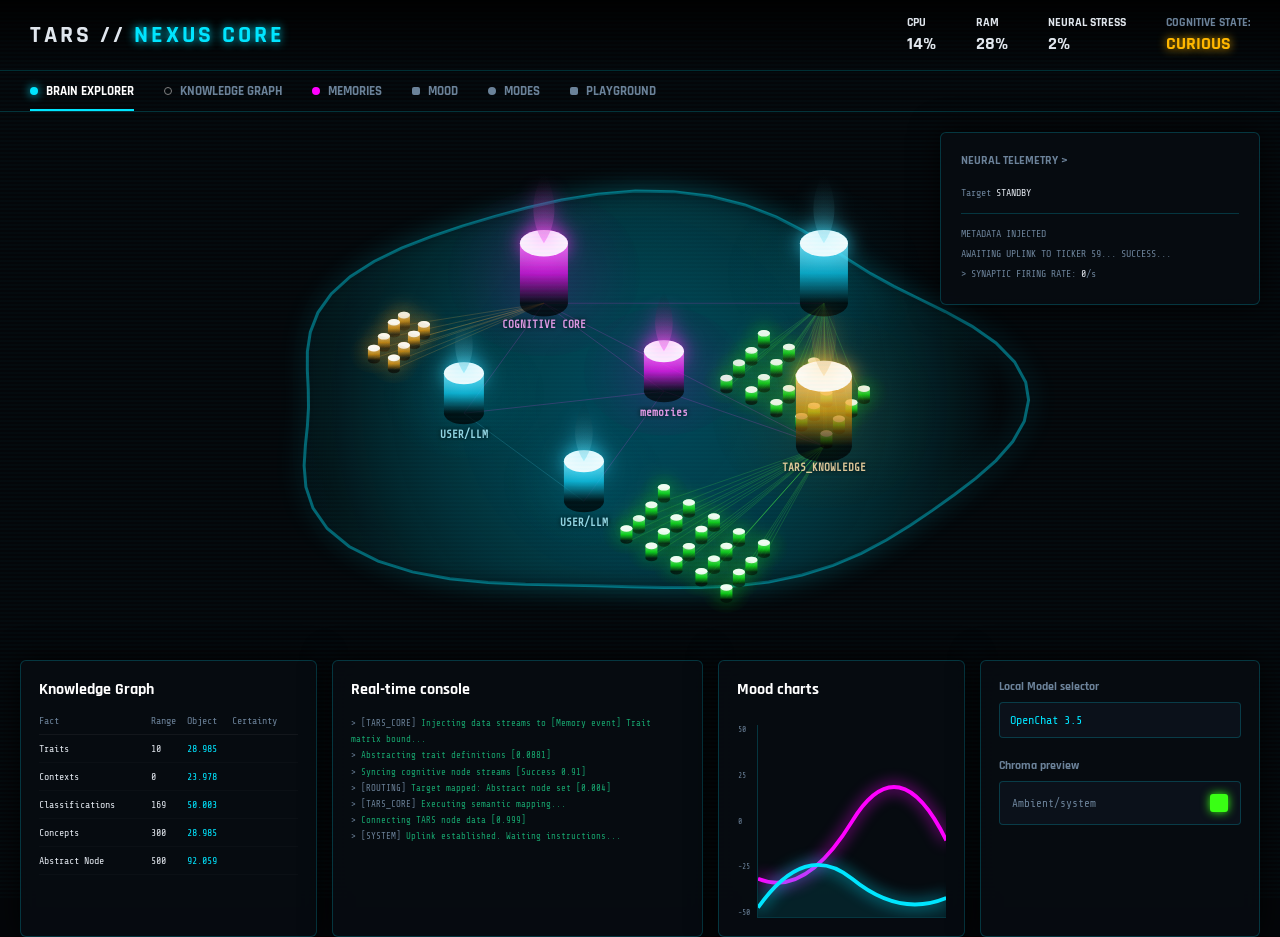
==== assets/example template.html @ cca273e9 "feat: Introduce new core engines, tool system, and UI utilities, refactor scripts into a dedicated d" ====
<!DOCTYPE html>
<html lang="en">
<head>
<meta charset="UTF-8">
<meta name="viewport" content="width=device-width, initial-scale=1.0">
<title>TARS // NEXUS CORE</title>
<style>
  @import url('https://fonts.googleapis.com/css2?family=Share+Tech+Mono&family=Rajdhani:wght@500;700&display=swap');
  
  :root {
    --bg: #040609;
    --panel-bg: rgba(8, 12, 18, 0.85);
    --panel-border: rgba(0, 229, 255, 0.2);
    --text-main: #e0e6ed;
    --text-dim: #6b8299;
    --cyan: #00e5ff;
    --magenta: #ff00ff;
    --green: #39ff14;
    --orange: #ffb700;
  }

  * { box-sizing: border-box; margin: 0; padding: 0; }
  
  body { 
    background: var(--bg); color: var(--text-main); 
    font-family: 'Share Tech Mono', monospace; 
    overflow: hidden; width: 100vw; height: 100vh; 
  }

  /* --- CANVAS LAYERS --- */
  canvas { position: absolute; top: 0; left: 0; }
  #c-bg { z-index: 1; }
  #c-main { z-index: 2; }
  #c-fx { z-index: 3; pointer-events: none; mix-blend-mode: screen; }

  #scanlines {
    position: absolute; inset: 0; z-index: 4; pointer-events: none;
    background: repeating-linear-gradient(0deg, transparent, transparent 2px, rgba(0,229,255,0.02) 2px, rgba(0,229,255,0.02) 4px);
  }

  /* --- UI OVERLAY --- */
  #ui-layer { position: absolute; inset: 0; z-index: 10; display: flex; flex-direction: column; pointer-events: none; }
  .interactive { pointer-events: auto; }

  /* Top Header */
  header { 
    display: flex; justify-content: space-between; align-items: center; 
    padding: 15px 30px; border-bottom: 1px solid var(--panel-border);
    background: linear-gradient(to bottom, rgba(0,0,0,0.9), transparent);
  }
  .brand { font-family: 'Rajdhani', sans-serif; font-size: 24px; font-weight: 700; letter-spacing: 3px; }
  .brand span { color: var(--cyan); text-shadow: 0 0 10px var(--cyan); }
  .stats { display: flex; gap: 40px; font-family: 'Rajdhani', sans-serif; font-size: 12px; font-weight: 700; }
  .stats .val { display: block; font-size: 18px; margin-top: 2px; }
  .cog-state { color: var(--orange); text-shadow: 0 0 10px var(--orange); }

  /* Nav Tabs */
  .sub-nav {
    display: flex; gap: 30px; padding: 12px 30px; border-bottom: 1px solid var(--panel-border);
    font-family: 'Rajdhani', sans-serif; font-size: 13px; font-weight: 700; text-transform: uppercase;
  }
  .nav-item { display: flex; align-items: center; gap: 8px; color: var(--text-dim); }
  .nav-item.active { color: white; border-bottom: 2px solid var(--cyan); padding-bottom: 10px; margin-bottom: -12px;}
  .dot { width: 8px; height: 8px; border-radius: 50%; background: var(--text-dim); }
  .nav-item.active .dot { background: var(--magenta); box-shadow: 0 0 10px var(--magenta); }

  /* Middle Area (Floating Right Panel) */
  .middle-area { flex: 1; position: relative; padding: 20px; }
  .telemetry {
    position: absolute; top: 20px; right: 20px; width: 320px;
    background: var(--panel-bg); backdrop-filter: blur(12px);
    border: 1px solid var(--panel-border); border-radius: 6px; padding: 20px;
    box-shadow: 0 0 30px rgba(0,0,0,0.8);
  }
  .telemetry h3 { font-family: 'Rajdhani', sans-serif; font-size: 12px; color: var(--text-dim); margin-bottom: 15px; text-transform: uppercase;}
  .tel-log { font-size: 10px; color: var(--text-dim); line-height: 2; }
  .tel-log span { color: var(--text-main); }

  /* Bottom Widgets */
  .bottom-dock {
    display: grid; grid-template-columns: 1.2fr 1.5fr 1fr 280px; gap: 15px;
    padding: 0 20px 20px 20px; height: 240px;
  }
  .widget {
    background: var(--panel-bg); backdrop-filter: blur(12px);
    border: 1px solid var(--panel-border); border-radius: 6px; padding: 18px;
    display: flex; flex-direction: column; box-shadow: 0 0 30px rgba(0,0,0,0.8);
  }
  .widget h4 { font-family: 'Rajdhani', sans-serif; font-size: 16px; margin-bottom: 15px; color: white;}
  
  /* Tables & Text */
  table { width: 100%; border-collapse: collapse; font-size: 10px; text-align: left; }
  th { color: var(--text-dim); padding-bottom: 8px; border-bottom: 1px solid rgba(255,255,255,0.05); font-weight: normal;}
  td { padding: 8px 0; color: var(--text-main); border-bottom: 1px solid rgba(255,255,255,0.02);}
  td.num { color: var(--cyan); }
  .console { color: #17a66f; font-size: 9px; line-height: 1.8; overflow: hidden; }
  .console span { color: var(--text-dim); }

  /* Charts */
  .chart-area { flex: 1; position: relative; border-bottom: 1px solid var(--panel-border); border-left: 1px solid var(--panel-border); margin-left: 20px;}
  .chart-labels { position: absolute; left: -20px; top: 0; bottom: 0; display: flex; flex-direction: column; justify-content: space-between; font-size: 8px; color: var(--text-dim); }

</style>
</head>
<body>

<canvas id="c-bg"></canvas>
<canvas id="c-main"></canvas>
<canvas id="c-fx"></canvas>
<div id="scanlines"></div>

<div id="ui-layer">
  <header>
    <div class="brand">TARS // <span>NEXUS CORE</span></div>
    <div class="stats">
      <div>CPU<span class="val">14%</span></div>
      <div>RAM<span class="val">28%</span></div>
      <div>NEURAL STRESS<span class="val">2%</span></div>
      <div style="color:var(--text-dim);">COGNITIVE STATE:<span class="val cog-state">CURIOUS</span></div>
    </div>
  </header>

  <div class="sub-nav">
    <div class="nav-item active"><div class="dot" style="background:var(--cyan); box-shadow: 0 0 10px var(--cyan);"></div> Brain Explorer</div>
    <div class="nav-item"><div class="dot" style="background:none; border: 1px solid gray;"></div> Knowledge Graph</div>
    <div class="nav-item"><div class="dot" style="background:var(--magenta);"></div> Memories</div>
    <div class="nav-item"><div class="dot" style="border-radius:2px;"></div> Mood</div>
    <div class="nav-item"><div class="dot"></div> Modes</div>
    <div class="nav-item"><div class="dot" style="border-radius:2px;"></div> Playground</div>
  </div>

  <div class="middle-area">
    <div class="telemetry interactive">
      <h3>NEURAL TELEMETRY ></h3>
      <div class="tel-log" style="border-bottom: 1px solid var(--panel-border); padding-bottom: 10px; margin-bottom: 10px;">
        Target <span>STANDBY</span>
      </div>
      <div class="tel-log">
        METADATA INJECTED<br>
        AWAITING UPLINK TO TICKER 59... SUCCESS...<br>
        > SYNAPTIC FIRING RATE: <span id="fire-rate">0</span>/s
      </div>
    </div>
  </div>

  <div class="bottom-dock interactive">
    <div class="widget">
      <h4>Knowledge Graph</h4>
      <table>
        <tr><th>Fact</th><th>Range</th><th>Object</th><th>Certainty</th></tr>
        <tr><td>Traits</td><td>10</td><td class="num">28.985</td><td></td></tr>
        <tr><td>Contexts</td><td>0</td><td class="num">23.978</td><td></td></tr>
        <tr><td>Classifications</td><td>169</td><td class="num">50.003</td><td></td></tr>
        <tr><td>Concepts</td><td>300</td><td class="num">28.985</td><td></td></tr>
        <tr><td>Abstract Node</td><td>500</td><td class="num">92.059</td><td></td></tr>
      </table>
    </div>
    
    <div class="widget">
      <h4>Real-time console</h4>
      <div class="console">
        <span>> [TARS_CORE]</span> Injecting data streams to [Memory event] Trait matrix bound...<br>
        <span>> </span> Abstracting trait definitions [0.0881]<br>
        <span>> </span> Syncing cognitive node streams [Success 0.91]<br>
        <span>> [ROUTING]</span> Target mapped: Abstract node set [0.004]<br>
        <span>> [TARS_CORE]</span> Executing semantic mapping...<br>
        <span>> </span> Connecting TARS node data [0.999]<br>
        <span>> [SYSTEM]</span> Uplink established. Waiting instructions...
      </div>
    </div>

    <div class="widget">
      <h4>Mood charts</h4>
      <div style="display:flex; flex:1; padding-top: 10px;">
        <div class="chart-area">
          <div class="chart-labels"><span>50</span><span>25</span><span>0</span><span>-25</span><span>-50</span></div>
          <svg width="100%" height="100%" preserveAspectRatio="none" viewBox="0 0 100 100">
            <path d="M0,80 Q25,90 50,50 T100,60" fill="none" stroke="#ff00ff" stroke-width="2" style="filter: drop-shadow(0 0 4px #ff00ff);"/>
            <path d="M0,95 Q25,60 50,80 T100,90" fill="none" stroke="#00e5ff" stroke-width="2" style="filter: drop-shadow(0 0 4px #00e5ff);"/>
            <path d="M0,95 Q25,60 50,80 T100,90 L100,100 L0,100 Z" fill="rgba(0, 229, 255, 0.1)" stroke="none"/>
          </svg>
        </div>
      </div>
    </div>

    <div class="widget">
      <h4 style="font-size:12px; color:var(--text-dim); margin-bottom:8px;">Local Model selector</h4>
      <div style="background:#0b111a; border:1px solid var(--panel-border); color:var(--cyan); padding:10px; border-radius:4px; font-size:12px; margin-bottom:20px;">OpenChat 3.5</div>
      <h4 style="font-size:12px; color:var(--text-dim); margin-bottom:8px;">Chroma preview</h4>
      <div style="background:#0b111a; border:1px solid var(--panel-border); padding:12px; border-radius:4px; display:flex; justify-content:space-between; align-items:center;">
        <span style="font-size:11px; color:var(--text-dim);">Ambient/system</span>
        <div style="width:18px; height:18px; background:var(--green); border-radius:3px; box-shadow: 0 0 10px var(--green);"></div>
      </div>
    </div>
  </div>
</div>

<script>
// ═══════════════════════════════════════════════════════════════════
// 3D ISOMETRIC CANVAS ENGINE
// ═══════════════════════════════════════════════════════════════════
const cbg = document.getElementById('c-bg');
const cmain = document.getElementById('c-main');
const cfx = document.getElementById('c-fx');
const bg = cbg.getContext('2d');
const ctx = cmain.getContext('2d');
const fx = cfx.getContext('2d');
let W, H, cx, cy;
const ISO_Y = 0.55; // The 3D tilt factor

function resize() {
  [cbg, cmain, cfx].forEach(c => { c.width = window.innerWidth; c.height = window.innerHeight; });
  W = window.innerWidth; H = window.innerHeight;
  cx = W / 2; cy = H / 2 - 50; 
}
window.addEventListener('resize', resize);
resize();

// --- HARDCODED 3D LAYOUT (Matches original image exactly) ---
const layout = {
  hubs: [
    { id: 'cog', x: -100, y: -180, r: 24, h: 60, hue: 300, label: 'COGNITIVE CORE' }, // Magenta Top
    { id: 'usr1', x: -180, y: 20, r: 20, h: 40, hue: 190, label: 'USER/LLM' },        // Cyan Left
    { id: 'mem', x: 20, y: -20, r: 20, h: 40, hue: 300, label: 'memories' },          // Magenta Center
    { id: 'usr2', x: -60, y: 180, r: 20, h: 40, hue: 190, label: 'USER/LLM' },        // Cyan Bottom
    { id: 'tars', x: 180, y: 80, r: 28, h: 70, hue: 38, label: 'TARS_KNOWLEDGE' },    // Orange Right
    { id: 'cyan_tr', x: 180, y: -180, r: 24, h: 60, hue: 190, label: '' }             // Cyan Top Right
  ],
  matrices: [
    { startX: 120, startY: -100, rows: 4, cols: 5, spacing: 25, hue: 120, parent: 'cyan_tr' }, // Green TR
    { startX: 20, startY: 180, rows: 4, cols: 5, spacing: 25, hue: 120, parent: 'tars' },      // Green BR
    { startX: -240, startY: -140, rows: 4, cols: 2, spacing: 20, hue: 38, parent: 'cog' }      // Orange TL
  ],
  links: [
    ['cog', 'mem'], ['cog', 'usr1'], ['cog', 'tars'], ['cog', 'cyan_tr'],
    ['mem', 'usr1'], ['mem', 'usr2'], ['mem', 'tars'],
    ['usr1', 'usr2'], ['tars', 'cyan_tr']
  ]
};

// Generate Matrix Nodes
let matrixNodes = [];
layout.matrices.forEach(m => {
  for (let r = 0; r < m.rows; r++) {
    for (let c = 0; c < m.cols; c++) {
      const nx = m.startX + (c * m.spacing) - (r * m.spacing * 0.5);
      const ny = m.startY + (r * m.spacing) + (c * m.spacing);
      matrixNodes.push({ x: nx, y: ny, r: 6, h: 12, hue: m.hue, parent: m.parent, wobble: Math.random() * Math.PI * 2 });
    }
  }
});

let fireQueue = [];
let fireCount = 0;

// --- RENDER FUNCTIONS ---
function hsl(h, s, l, a = 1) { return `hsla(${h},${s}%,${l}%,${a})`; }

function draw3DPillar(n, t) {
  const { x, y, r, h, hue, label } = n;
  const ry = r * ISO_Y;
  const pulse = 0.8 + Math.sin(t * 2 + x) * 0.2;
  const fire = n.fireAmt || 0;
  if(n.fireAmt > 0) n.fireAmt = Math.max(0, n.fireAmt - 0.03);

  ctx.save();
  // Aura
  const aura = ctx.createRadialGradient(x, y - h/2, 0, x, y - h/2, r * 5);
  aura.addColorStop(0, hsl(hue, 100, 50, 0.15 * pulse + fire * 0.3));
  aura.addColorStop(1, 'transparent');
  ctx.fillStyle = aura;
  ctx.beginPath(); ctx.ellipse(x, y - h/2, r * 4, ry * 4 + h/2, 0, 0, Math.PI * 2); ctx.fill();

  // Cylinder Body
  const bodyGrd = ctx.createLinearGradient(x, y, x, y - h);
  bodyGrd.addColorStop(0, 'rgba(0,0,0,0.8)');
  bodyGrd.addColorStop(0.5, hsl(hue, 90, 50, 0.8));
  bodyGrd.addColorStop(1, hsl(hue, 100, 80, 0.9));
  
  ctx.globalAlpha = 0.9;
  ctx.beginPath();
  ctx.moveTo(x - r, y); ctx.lineTo(x - r, y - h);
  ctx.ellipse(x, y - h, r, ry, 0, Math.PI, 0); 
  ctx.lineTo(x + r, y);
  ctx.ellipse(x, y, r, ry, 0, 0, Math.PI); 
  ctx.fillStyle = bodyGrd; ctx.fill();

  // Top Cap Lens Flare
  ctx.beginPath(); ctx.ellipse(x, y - h, r, ry, 0, 0, Math.PI * 2);
  ctx.fillStyle = '#fff'; ctx.shadowBlur = 20 + fire * 20; ctx.shadowColor = hsl(hue, 100, 60); ctx.fill();
  
  // Teardrop Flame (Hubs only)
  if (r > 10) {
    const fh = r * 3; const fw = r * 0.8;
    ctx.globalAlpha = 0.6 * pulse;
    const flameGrd = ctx.createLinearGradient(x, y - h, x, y - h - fh);
    flameGrd.addColorStop(0, hsl(hue, 100, 70, 0.9));
    flameGrd.addColorStop(1, 'transparent');
    ctx.fillStyle = flameGrd;
    ctx.beginPath();
    ctx.moveTo(x, y - h);
    ctx.bezierCurveTo(x + fw, y - h - fh*0.4, x + fw*0.4, y - h - fh*0.8, x, y - h - fh);
    ctx.bezierCurveTo(x - fw*0.4, y - h - fh*0.8, x - fw, y - h - fh*0.4, x, y - h);
    ctx.fill();
  }

  // Label
  if (label) {
    ctx.globalAlpha = 0.9;
    ctx.font = 'bold 11px "Share Tech Mono"';
    ctx.fillStyle = hsl(hue, 80, 80);
    ctx.shadowBlur = 5; ctx.shadowColor = '#000';
    ctx.textAlign = 'center';
    ctx.fillText(label, x, y + 25);
  }
  ctx.restore();
}

function drawSynapseEdge(x1, y1, x2, y2, hue) {
  ctx.save();
  ctx.strokeStyle = hsl(hue, 80, 60, 0.2);
  ctx.lineWidth = 1;
  ctx.beginPath(); ctx.moveTo(x1, y1); ctx.lineTo(x2, y2); ctx.stroke();
  ctx.restore();
}

function scheduleFire() {
  if(Math.random() < 0.1) {
    const link = layout.links[Math.floor(Math.random() * layout.links.length)];
    const h1 = layout.hubs.find(h => h.id === link[0]);
    const h2 = layout.hubs.find(h => h.id === link[1]);
    fireQueue.push({ p1: h1, p2: h2, progress: 0, speed: 0.02 + Math.random() * 0.02 });
    fireCount++;
    document.getElementById('fire-rate').innerText = Math.floor(fireCount / 2); // Fake smooth counter
  }
}

function drawMembraneBoundary(t) {
  bg.clearRect(0,0,W,H);
  bg.save();
  bg.beginPath();
  const radius = Math.min(W, H) * 0.4;
  for (let i = 0; i < Math.PI * 2; i += 0.1) {
    const noise = Math.sin(t*0.5 + i*3) * 20 + Math.cos(t*0.3 + i*5) * 15;
    const px = cx + Math.cos(i) * (radius + noise);
    const py = cy + Math.sin(i) * ((radius * ISO_Y) + noise * ISO_Y);
    if (i === 0) bg.moveTo(px, py); else bg.lineTo(px, py);
  }
  bg.closePath();
  bg.strokeStyle = 'rgba(0, 229, 255, 0.4)';
  bg.lineWidth = 3;
  bg.shadowBlur = 25; bg.shadowColor = '#00e5ff';
  bg.stroke();
  
  // Inner Nebula Fill
  const neb = bg.createRadialGradient(cx, cy, 0, cx, cy, radius);
  neb.addColorStop(0, 'rgba(0, 20, 40, 0.6)');
  neb.addColorStop(1, 'transparent');
  bg.fillStyle = neb; bg.fill();
  bg.restore();
}

// --- MAIN LOOP ---
const t0 = performance.now();
function loop(now) {
  requestAnimationFrame(loop);
  const t = (now - t0) / 1000;
  
  ctx.clearRect(0, 0, W, H);
  fx.clearRect(0, 0, W, H);

  drawMembraneBoundary(t);
  
  const floatX = Math.sin(t * 0.5) * 5;
  const floatY = Math.cos(t * 0.4) * 3;

  // Draw Edges
  matrixNodes.forEach(mn => {
    const parent = layout.hubs.find(h => h.id === mn.parent);
    if (parent) drawSynapseEdge(cx + parent.x + floatX, cy + parent.y * ISO_Y + floatY, cx + mn.x + floatX, cy + mn.y * ISO_Y + floatY, mn.hue);
  });

  layout.links.forEach(link => {
    const h1 = layout.hubs.find(h => h.id === link[0]);
    const h2 = layout.hubs.find(h => h.id === link[1]);
    drawSynapseEdge(cx + h1.x + floatX, cy + h1.y * ISO_Y + floatY, cx + h2.x + floatX, cy + h2.y * ISO_Y + floatY, h1.hue);
  });

  // Draw Fire Pulses
  scheduleFire();
  let alive = [];
  fireQueue.forEach(f => {
    f.progress += f.speed;
    if (f.progress >= 1) {
      f.p2.fireAmt = 1; // Trigger impact flare
      return; 
    }
    alive.push(f);
    const px = cx + f.p1.x + (f.p2.x - f.p1.x) * f.progress + floatX;
    const py = cy + (f.p1.y + (f.p2.y - f.p1.y) * f.progress) * ISO_Y + floatY;
    
    fx.save();
    fx.globalAlpha = 0.9; fx.fillStyle = '#fff';
    fx.shadowBlur = 15; fx.shadowColor = hsl(f.p1.hue, 100, 60);
    fx.beginPath(); fx.arc(px, py, 3, 0, Math.PI * 2); fx.fill();
    fx.restore();
  });
  fireQueue = alive;

  // Draw Nodes (Sorted by Y for 3D depth)
  const allNodes = [
    ...layout.hubs.map(h => ({...h, isHub: true})), 
    ...matrixNodes.map(m => ({...m, isHub: false}))
  ];
  
  allNodes.sort((a,b) => (a.y * ISO_Y) - (b.y * ISO_Y)).forEach(n => {
    draw3DPillar({
      ...n, 
      x: cx + n.x + floatX, 
      y: cy + n.y * ISO_Y + floatY + (n.isHub ? 0 : Math.sin(t*3 + n.wobble)*2) // Little matrix bobble
    }, t);
  });
}

// Start
requestAnimationFrame(loop);
setInterval(() => fireCount = 0, 1000); // Reset fake counter
</script>
</body>
</html>
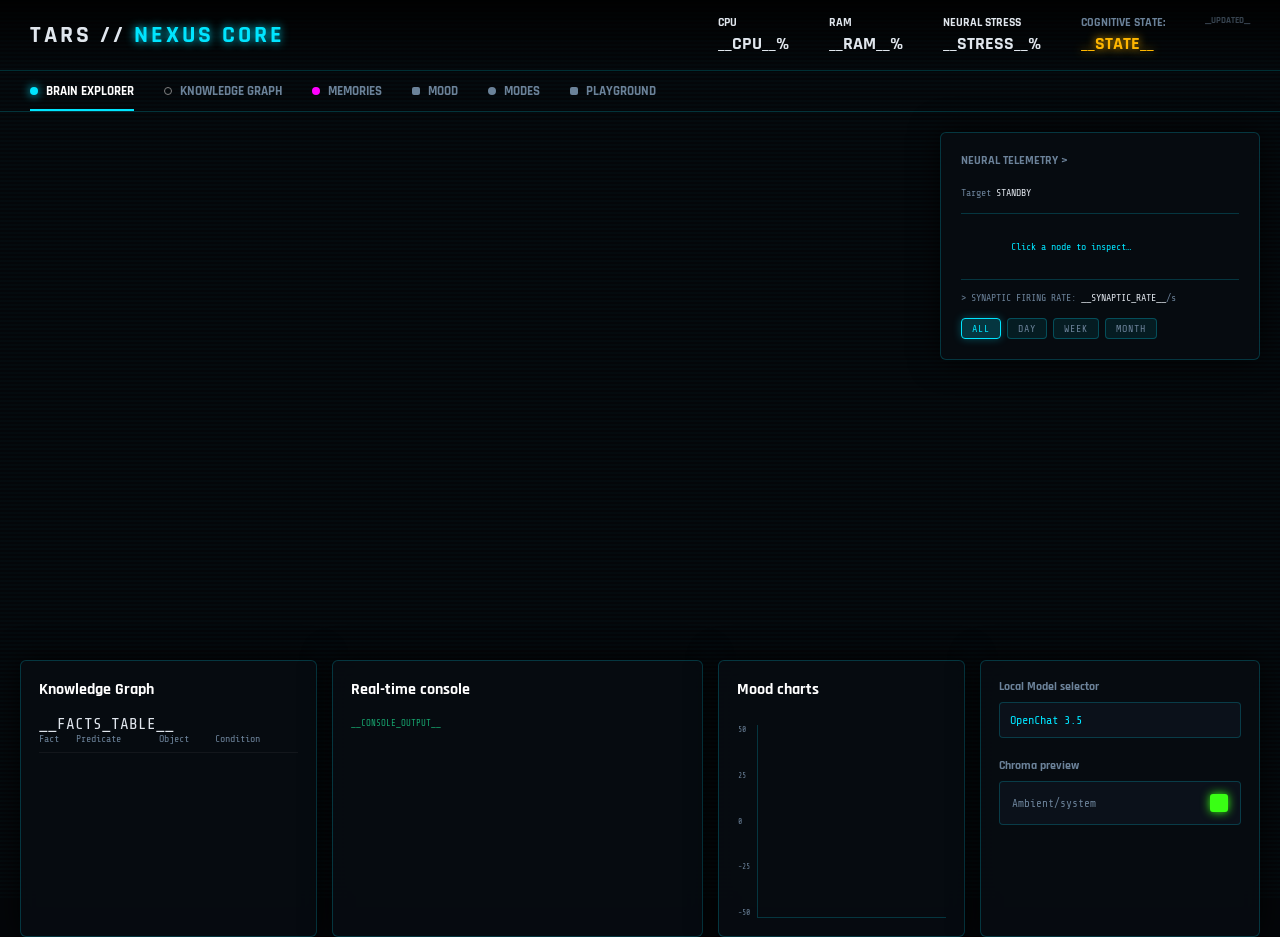
==== commit 48e4fcd6: "WIP" ====
--- a/assets/example template.html
+++ b/assets/example template.html
@@ -1,430 +1,688 @@
 <!DOCTYPE html>
 <html lang="en">
+
 <head>
-<meta charset="UTF-8">
-<meta name="viewport" content="width=device-width, initial-scale=1.0">
-<title>TARS // NEXUS CORE</title>
-<style>
-  @import url('https://fonts.googleapis.com/css2?family=Share+Tech+Mono&family=Rajdhani:wght@500;700&display=swap');
-  
-  :root {
-    --bg: #040609;
-    --panel-bg: rgba(8, 12, 18, 0.85);
-    --panel-border: rgba(0, 229, 255, 0.2);
-    --text-main: #e0e6ed;
-    --text-dim: #6b8299;
-    --cyan: #00e5ff;
-    --magenta: #ff00ff;
-    --green: #39ff14;
-    --orange: #ffb700;
-  }
-
-  * { box-sizing: border-box; margin: 0; padding: 0; }
-  
-  body { 
-    background: var(--bg); color: var(--text-main); 
-    font-family: 'Share Tech Mono', monospace; 
-    overflow: hidden; width: 100vw; height: 100vh; 
-  }
-
-  /* --- CANVAS LAYERS --- */
-  canvas { position: absolute; top: 0; left: 0; }
-  #c-bg { z-index: 1; }
-  #c-main { z-index: 2; }
-  #c-fx { z-index: 3; pointer-events: none; mix-blend-mode: screen; }
-
-  #scanlines {
-    position: absolute; inset: 0; z-index: 4; pointer-events: none;
-    background: repeating-linear-gradient(0deg, transparent, transparent 2px, rgba(0,229,255,0.02) 2px, rgba(0,229,255,0.02) 4px);
-  }
-
-  /* --- UI OVERLAY --- */
-  #ui-layer { position: absolute; inset: 0; z-index: 10; display: flex; flex-direction: column; pointer-events: none; }
-  .interactive { pointer-events: auto; }
-
-  /* Top Header */
-  header { 
-    display: flex; justify-content: space-between; align-items: center; 
-    padding: 15px 30px; border-bottom: 1px solid var(--panel-border);
-    background: linear-gradient(to bottom, rgba(0,0,0,0.9), transparent);
-  }
-  .brand { font-family: 'Rajdhani', sans-serif; font-size: 24px; font-weight: 700; letter-spacing: 3px; }
-  .brand span { color: var(--cyan); text-shadow: 0 0 10px var(--cyan); }
-  .stats { display: flex; gap: 40px; font-family: 'Rajdhani', sans-serif; font-size: 12px; font-weight: 700; }
-  .stats .val { display: block; font-size: 18px; margin-top: 2px; }
-  .cog-state { color: var(--orange); text-shadow: 0 0 10px var(--orange); }
-
-  /* Nav Tabs */
-  .sub-nav {
-    display: flex; gap: 30px; padding: 12px 30px; border-bottom: 1px solid var(--panel-border);
-    font-family: 'Rajdhani', sans-serif; font-size: 13px; font-weight: 700; text-transform: uppercase;
-  }
-  .nav-item { display: flex; align-items: center; gap: 8px; color: var(--text-dim); }
-  .nav-item.active { color: white; border-bottom: 2px solid var(--cyan); padding-bottom: 10px; margin-bottom: -12px;}
-  .dot { width: 8px; height: 8px; border-radius: 50%; background: var(--text-dim); }
-  .nav-item.active .dot { background: var(--magenta); box-shadow: 0 0 10px var(--magenta); }
-
-  /* Middle Area (Floating Right Panel) */
-  .middle-area { flex: 1; position: relative; padding: 20px; }
-  .telemetry {
-    position: absolute; top: 20px; right: 20px; width: 320px;
-    background: var(--panel-bg); backdrop-filter: blur(12px);
-    border: 1px solid var(--panel-border); border-radius: 6px; padding: 20px;
-    box-shadow: 0 0 30px rgba(0,0,0,0.8);
-  }
-  .telemetry h3 { font-family: 'Rajdhani', sans-serif; font-size: 12px; color: var(--text-dim); margin-bottom: 15px; text-transform: uppercase;}
-  .tel-log { font-size: 10px; color: var(--text-dim); line-height: 2; }
-  .tel-log span { color: var(--text-main); }
-
-  /* Bottom Widgets */
-  .bottom-dock {
-    display: grid; grid-template-columns: 1.2fr 1.5fr 1fr 280px; gap: 15px;
-    padding: 0 20px 20px 20px; height: 240px;
-  }
-  .widget {
-    background: var(--panel-bg); backdrop-filter: blur(12px);
-    border: 1px solid var(--panel-border); border-radius: 6px; padding: 18px;
-    display: flex; flex-direction: column; box-shadow: 0 0 30px rgba(0,0,0,0.8);
-  }
-  .widget h4 { font-family: 'Rajdhani', sans-serif; font-size: 16px; margin-bottom: 15px; color: white;}
-  
-  /* Tables & Text */
-  table { width: 100%; border-collapse: collapse; font-size: 10px; text-align: left; }
-  th { color: var(--text-dim); padding-bottom: 8px; border-bottom: 1px solid rgba(255,255,255,0.05); font-weight: normal;}
-  td { padding: 8px 0; color: var(--text-main); border-bottom: 1px solid rgba(255,255,255,0.02);}
-  td.num { color: var(--cyan); }
-  .console { color: #17a66f; font-size: 9px; line-height: 1.8; overflow: hidden; }
-  .console span { color: var(--text-dim); }
-
-  /* Charts */
-  .chart-area { flex: 1; position: relative; border-bottom: 1px solid var(--panel-border); border-left: 1px solid var(--panel-border); margin-left: 20px;}
-  .chart-labels { position: absolute; left: -20px; top: 0; bottom: 0; display: flex; flex-direction: column; justify-content: space-between; font-size: 8px; color: var(--text-dim); }
-
-</style>
+  <meta charset="UTF-8">
+  <meta name="viewport" content="width=device-width, initial-scale=1.0">
+  <title>TARS // NEXUS CORE</title>
+  <style>
+    @import url('https://fonts.googleapis.com/css2?family=Share+Tech+Mono&family=Rajdhani:wght@500;700&display=swap');
+
+    :root {
+      --bg: #040609;
+      --panel-bg: rgba(8, 12, 18, 0.85);
+      --panel-border: rgba(0, 229, 255, 0.2);
+      --text-main: #e0e6ed;
+      --text-dim: #6b8299;
+      --cyan: #00e5ff;
+      --magenta: #ff00ff;
+      --green: #39ff14;
+      --orange: #ffb700;
+    }
+
+    * {
+      box-sizing: border-box;
+      margin: 0;
+      padding: 0;
+    }
+
+    body {
+      background: var(--bg);
+      color: var(--text-main);
+      font-family: 'Share Tech Mono', monospace;
+      overflow: hidden;
+      width: 100vw;
+      height: 100vh;
+    }
+
+    /* --- CANVAS LAYERS --- */
+    canvas {
+      position: absolute;
+      top: 0;
+      left: 0;
+    }
+
+    #c-bg {
+      z-index: 1;
+    }
+
+    #c-main {
+      z-index: 2;
+    }
+
+    #c-fx {
+      z-index: 3;
+      pointer-events: auto;
+      mix-blend-mode: screen;
+    }
+
+    #scanlines {
+      position: absolute;
+      inset: 0;
+      z-index: 4;
+      pointer-events: none;
+      background: repeating-linear-gradient(0deg, transparent, transparent 2px, rgba(0, 229, 255, 0.02) 2px, rgba(0, 229, 255, 0.02) 4px);
+    }
+
+    /* --- UI OVERLAY --- */
+    #ui-layer {
+      position: absolute;
+      inset: 0;
+      z-index: 10;
+      display: flex;
+      flex-direction: column;
+      pointer-events: none;
+    }
+
+    .interactive {
+      pointer-events: auto;
+    }
+
+    /* Top Header */
+    header {
+      display: flex;
+      justify-content: space-between;
+      align-items: center;
+      padding: 15px 30px;
+      border-bottom: 1px solid var(--panel-border);
+      background: linear-gradient(to bottom, rgba(0, 0, 0, 0.9), transparent);
+    }
+
+    .brand {
+      font-family: 'Rajdhani', sans-serif;
+      font-size: 24px;
+      font-weight: 700;
+      letter-spacing: 3px;
+    }
+
+    .brand span {
+      color: var(--cyan);
+      text-shadow: 0 0 10px var(--cyan);
+    }
+
+    .stats {
+      display: flex;
+      gap: 40px;
+      font-family: 'Rajdhani', sans-serif;
+      font-size: 12px;
+      font-weight: 700;
+    }
+
+    .stats .val {
+      display: block;
+      font-size: 18px;
+      margin-top: 2px;
+    }
+
+    .cog-state {
+      color: var(--orange);
+      text-shadow: 0 0 10px var(--orange);
+    }
+
+    /* Nav Tabs */
+    .sub-nav {
+      display: flex;
+      gap: 30px;
+      padding: 12px 30px;
+      border-bottom: 1px solid var(--panel-border);
+      font-family: 'Rajdhani', sans-serif;
+      font-size: 13px;
+      font-weight: 700;
+      text-transform: uppercase;
+    }
+
+    .nav-item {
+      display: flex;
+      align-items: center;
+      gap: 8px;
+      color: var(--text-dim);
+    }
+
+    .nav-item.active {
+      color: white;
+      border-bottom: 2px solid var(--cyan);
+      padding-bottom: 10px;
+      margin-bottom: -12px;
+    }
+
+    .dot {
+      width: 8px;
+      height: 8px;
+      border-radius: 50%;
+      background: var(--text-dim);
+    }
+
+    .nav-item.active .dot {
+      background: var(--magenta);
+      box-shadow: 0 0 10px var(--magenta);
+    }
+
+    /* Middle Area (Floating Right Panel) */
+    .middle-area {
+      flex: 1;
+      position: relative;
+      padding: 20px;
+    }
+
+    .telemetry {
+      position: absolute;
+      top: 20px;
+      right: 20px;
+      width: 320px;
+      background: var(--panel-bg);
+      backdrop-filter: blur(12px);
+      border: 1px solid var(--panel-border);
+      border-radius: 6px;
+      padding: 20px;
+      box-shadow: 0 0 30px rgba(0, 0, 0, 0.8);
+    }
+
+    .telemetry h3 {
+      font-family: 'Rajdhani', sans-serif;
+      font-size: 12px;
+      color: var(--text-dim);
+      margin-bottom: 15px;
+      text-transform: uppercase;
+    }
+
+    .tel-log {
+      font-size: 10px;
+      color: var(--text-dim);
+      line-height: 2;
+    }
+
+    .tel-log span {
+      color: var(--text-main);
+    }
+
+    /* Bottom Widgets */
+    .bottom-dock {
+      display: grid;
+      grid-template-columns: 1.2fr 1.5fr 1fr 280px;
+      gap: 15px;
+      padding: 0 20px 20px 20px;
+      height: 240px;
+    }
+
+    .widget {
+      background: var(--panel-bg);
+      backdrop-filter: blur(12px);
+      border: 1px solid var(--panel-border);
+      border-radius: 6px;
+      padding: 18px;
+      display: flex;
+      flex-direction: column;
+      box-shadow: 0 0 30px rgba(0, 0, 0, 0.8);
+    }
+
+    .widget h4 {
+      font-family: 'Rajdhani', sans-serif;
+      font-size: 16px;
+      margin-bottom: 15px;
+      color: white;
+    }
+
+    /* Tables & Text */
+    table {
+      width: 100%;
+      border-collapse: collapse;
+      font-size: 10px;
+      text-align: left;
+    }
+
+    th {
+      color: var(--text-dim);
+      padding-bottom: 8px;
+      border-bottom: 1px solid rgba(255, 255, 255, 0.05);
+      font-weight: normal;
+    }
+
+    td {
+      padding: 8px 0;
+      color: var(--text-main);
+      border-bottom: 1px solid rgba(255, 255, 255, 0.02);
+    }
+
+    td.num {
+      color: var(--cyan);
+    }
+
+    .console {
+      color: #17a66f;
+      font-size: 9px;
+      line-height: 1.8;
+      overflow: hidden;
+    }
+
+    .console span {
+      color: var(--text-dim);
+    }
+
+    /* Charts */
+    .chart-area {
+      flex: 1;
+      position: relative;
+      border-bottom: 1px solid var(--panel-border);
+      border-left: 1px solid var(--panel-border);
+      margin-left: 20px;
+    }
+
+    .chart-labels {
+      position: absolute;
+      left: -20px;
+      top: 0;
+      bottom: 0;
+      display: flex;
+      flex-direction: column;
+      justify-content: space-between;
+      font-size: 8px;
+      color: var(--text-dim);
+    }
+  </style>
 </head>
+
 <body>
 
-<canvas id="c-bg"></canvas>
-<canvas id="c-main"></canvas>
-<canvas id="c-fx"></canvas>
-<div id="scanlines"></div>
-
-<div id="ui-layer">
-  <header>
-    <div class="brand">TARS // <span>NEXUS CORE</span></div>
-    <div class="stats">
-      <div>CPU<span class="val">14%</span></div>
-      <div>RAM<span class="val">28%</span></div>
-      <div>NEURAL STRESS<span class="val">2%</span></div>
-      <div style="color:var(--text-dim);">COGNITIVE STATE:<span class="val cog-state">CURIOUS</span></div>
+  <canvas id="c-bg"></canvas>
+  <canvas id="c-main"></canvas>
+  <canvas id="c-fx"></canvas>
+  <div id="scanlines"></div>
+
+  <div id="ui-layer">
+    <header>
+      <div class="brand">TARS // <span>NEXUS CORE</span></div>
+      <div class="stats">
+        <div>CPU<span class="val">__CPU__%</span></div>
+        <div>RAM<span class="val">__RAM__%</span></div>
+        <div>NEURAL STRESS<span class="val">__STRESS__%</span></div>
+        <div style="color:var(--text-dim);">COGNITIVE STATE:<span class="val cog-state">__STATE__</span></div>
+        <div style="color:var(--text-dim); font-size: 9px; opacity: 0.5;">__UPDATED__</div>
+      </div>
+    </header>
+
+    <div class="sub-nav">
+      <div class="nav-item active">
+        <div class="dot" style="background:var(--cyan); box-shadow: 0 0 10px var(--cyan);"></div> Brain Explorer
+      </div>
+      <div class="nav-item">
+        <div class="dot" style="background:none; border: 1px solid gray;"></div> Knowledge Graph
+      </div>
+      <div class="nav-item">
+        <div class="dot" style="background:var(--magenta);"></div> Memories
+      </div>
+      <div class="nav-item">
+        <div class="dot" style="border-radius:2px;"></div> Mood
+      </div>
+      <div class="nav-item">
+        <div class="dot"></div> Modes
+      </div>
+      <div class="nav-item">
+        <div class="dot" style="border-radius:2px;"></div> Playground
+      </div>
     </div>
-  </header>
-
-  <div class="sub-nav">
-    <div class="nav-item active"><div class="dot" style="background:var(--cyan); box-shadow: 0 0 10px var(--cyan);"></div> Brain Explorer</div>
-    <div class="nav-item"><div class="dot" style="background:none; border: 1px solid gray;"></div> Knowledge Graph</div>
-    <div class="nav-item"><div class="dot" style="background:var(--magenta);"></div> Memories</div>
-    <div class="nav-item"><div class="dot" style="border-radius:2px;"></div> Mood</div>
-    <div class="nav-item"><div class="dot"></div> Modes</div>
-    <div class="nav-item"><div class="dot" style="border-radius:2px;"></div> Playground</div>
-  </div>
-
-  <div class="middle-area">
-    <div class="telemetry interactive">
-      <h3>NEURAL TELEMETRY ></h3>
-      <div class="tel-log" style="border-bottom: 1px solid var(--panel-border); padding-bottom: 10px; margin-bottom: 10px;">
-        Target <span>STANDBY</span>
-      </div>
-      <div class="tel-log">
-        METADATA INJECTED<br>
-        AWAITING UPLINK TO TICKER 59... SUCCESS...<br>
-        > SYNAPTIC FIRING RATE: <span id="fire-rate">0</span>/s
+
+    <div class="middle-area">
+      <div class="telemetry interactive">
+        <h3>NEURAL TELEMETRY ></h3>
+        <div class="tel-log" id="tel-target"
+          style="border-bottom: 1px solid var(--panel-border); padding-bottom: 10px; margin-bottom: 10px;">
+          Target <span id="tel-target-name">STANDBY</span>
+        </div>
+        <div class="tel-log" id="tel-data"
+          style="max-height: 200px; overflow-y: auto; white-space: pre-wrap; word-break: break-word; font-size: 10px; line-height: 1.5; color: var(--cyan);">
+          Click a node to inspect…
+        </div>
+        <div class="tel-log" style="margin-top: 10px; border-top: 1px solid var(--panel-border); padding-top: 8px;">
+          > SYNAPTIC FIRING RATE: <span id="fire-rate">__SYNAPTIC_RATE__</span>/s
+        </div>
+        <div style="display: flex; gap: 6px; margin-top: 10px;">
+          <button class="filter-btn active" data-filter="ALL" onclick="setFilter(this)">ALL</button>
+          <button class="filter-btn" data-filter="DAY" onclick="setFilter(this)">DAY</button>
+          <button class="filter-btn" data-filter="WEEK" onclick="setFilter(this)">WEEK</button>
+          <button class="filter-btn" data-filter="MONTH" onclick="setFilter(this)">MONTH</button>
+        </div>
+      </div>
+    </div>
+
+    <div class="bottom-dock interactive">
+      <div class="widget">
+        <h4>Knowledge Graph</h4>
+        <table>
+          <tr>
+            <th>Fact</th>
+            <th>Predicate</th>
+            <th>Object</th>
+            <th>Condition</th>
+          </tr>
+          __FACTS_TABLE__
+        </table>
+      </div>
+
+      <div class="widget">
+        <h4>Real-time console</h4>
+        <div class="console">
+          __CONSOLE_OUTPUT__
+        </div>
+      </div>
+
+      <div class="widget">
+        <h4>Mood charts</h4>
+        <div style="display:flex; flex:1; padding-top: 10px;">
+          <div class="chart-area">
+            <div class="chart-labels"><span>50</span><span>25</span><span>0</span><span>-25</span><span>-50</span></div>
+            <svg width="100%" height="100%" preserveAspectRatio="none" viewBox="0 0 100 100">
+              <path d="__VALENCE_PATH__" fill="none" stroke="#ff00ff" stroke-width="2"
+                style="filter: drop-shadow(0 0 4px #ff00ff);" />
+              <path d="__AROUSAL_PATH__" fill="none" stroke="#00e5ff" stroke-width="2"
+                style="filter: drop-shadow(0 0 4px #00e5ff);" />
+              <path d="__AROUSAL_FILL_PATH__" fill="rgba(0, 229, 255, 0.1)" stroke="none" />
+            </svg>
+          </div>
+        </div>
+      </div>
+
+      <div class="widget">
+        <h4 style="font-size:12px; color:var(--text-dim); margin-bottom:8px;">Local Model selector</h4>
+        <div
+          style="background:#0b111a; border:1px solid var(--panel-border); color:var(--cyan); padding:10px; border-radius:4px; font-size:12px; margin-bottom:20px;">
+          OpenChat 3.5</div>
+        <h4 style="font-size:12px; color:var(--text-dim); margin-bottom:8px;">Chroma preview</h4>
+        <div
+          style="background:#0b111a; border:1px solid var(--panel-border); padding:12px; border-radius:4px; display:flex; justify-content:space-between; align-items:center;">
+          <span style="font-size:11px; color:var(--text-dim);">Ambient/system</span>
+          <div
+            style="width:18px; height:18px; background:var(--green); border-radius:3px; box-shadow: 0 0 10px var(--green);">
+          </div>
+        </div>
       </div>
     </div>
   </div>
 
-  <div class="bottom-dock interactive">
-    <div class="widget">
-      <h4>Knowledge Graph</h4>
-      <table>
-        <tr><th>Fact</th><th>Range</th><th>Object</th><th>Certainty</th></tr>
-        <tr><td>Traits</td><td>10</td><td class="num">28.985</td><td></td></tr>
-        <tr><td>Contexts</td><td>0</td><td class="num">23.978</td><td></td></tr>
-        <tr><td>Classifications</td><td>169</td><td class="num">50.003</td><td></td></tr>
-        <tr><td>Concepts</td><td>300</td><td class="num">28.985</td><td></td></tr>
-        <tr><td>Abstract Node</td><td>500</td><td class="num">92.059</td><td></td></tr>
-      </table>
-    </div>
-    
-    <div class="widget">
-      <h4>Real-time console</h4>
-      <div class="console">
-        <span>> [TARS_CORE]</span> Injecting data streams to [Memory event] Trait matrix bound...<br>
-        <span>> </span> Abstracting trait definitions [0.0881]<br>
-        <span>> </span> Syncing cognitive node streams [Success 0.91]<br>
-        <span>> [ROUTING]</span> Target mapped: Abstract node set [0.004]<br>
-        <span>> [TARS_CORE]</span> Executing semantic mapping...<br>
-        <span>> </span> Connecting TARS node data [0.999]<br>
-        <span>> [SYSTEM]</span> Uplink established. Waiting instructions...
-      </div>
-    </div>
-
-    <div class="widget">
-      <h4>Mood charts</h4>
-      <div style="display:flex; flex:1; padding-top: 10px;">
-        <div class="chart-area">
-          <div class="chart-labels"><span>50</span><span>25</span><span>0</span><span>-25</span><span>-50</span></div>
-          <svg width="100%" height="100%" preserveAspectRatio="none" viewBox="0 0 100 100">
-            <path d="M0,80 Q25,90 50,50 T100,60" fill="none" stroke="#ff00ff" stroke-width="2" style="filter: drop-shadow(0 0 4px #ff00ff);"/>
-            <path d="M0,95 Q25,60 50,80 T100,90" fill="none" stroke="#00e5ff" stroke-width="2" style="filter: drop-shadow(0 0 4px #00e5ff);"/>
-            <path d="M0,95 Q25,60 50,80 T100,90 L100,100 L0,100 Z" fill="rgba(0, 229, 255, 0.1)" stroke="none"/>
-          </svg>
-        </div>
-      </div>
-    </div>
-
-    <div class="widget">
-      <h4 style="font-size:12px; color:var(--text-dim); margin-bottom:8px;">Local Model selector</h4>
-      <div style="background:#0b111a; border:1px solid var(--panel-border); color:var(--cyan); padding:10px; border-radius:4px; font-size:12px; margin-bottom:20px;">OpenChat 3.5</div>
-      <h4 style="font-size:12px; color:var(--text-dim); margin-bottom:8px;">Chroma preview</h4>
-      <div style="background:#0b111a; border:1px solid var(--panel-border); padding:12px; border-radius:4px; display:flex; justify-content:space-between; align-items:center;">
-        <span style="font-size:11px; color:var(--text-dim);">Ambient/system</span>
-        <div style="width:18px; height:18px; background:var(--green); border-radius:3px; box-shadow: 0 0 10px var(--green);"></div>
-      </div>
-    </div>
-  </div>
-</div>
-
-<script>
-// ═══════════════════════════════════════════════════════════════════
-// 3D ISOMETRIC CANVAS ENGINE
-// ═══════════════════════════════════════════════════════════════════
-const cbg = document.getElementById('c-bg');
-const cmain = document.getElementById('c-main');
-const cfx = document.getElementById('c-fx');
-const bg = cbg.getContext('2d');
-const ctx = cmain.getContext('2d');
-const fx = cfx.getContext('2d');
-let W, H, cx, cy;
-const ISO_Y = 0.55; // The 3D tilt factor
-
-function resize() {
-  [cbg, cmain, cfx].forEach(c => { c.width = window.innerWidth; c.height = window.innerHeight; });
-  W = window.innerWidth; H = window.innerHeight;
-  cx = W / 2; cy = H / 2 - 50; 
-}
-window.addEventListener('resize', resize);
-resize();
-
-// --- HARDCODED 3D LAYOUT (Matches original image exactly) ---
-const layout = {
-  hubs: [
-    { id: 'cog', x: -100, y: -180, r: 24, h: 60, hue: 300, label: 'COGNITIVE CORE' }, // Magenta Top
-    { id: 'usr1', x: -180, y: 20, r: 20, h: 40, hue: 190, label: 'USER/LLM' },        // Cyan Left
-    { id: 'mem', x: 20, y: -20, r: 20, h: 40, hue: 300, label: 'memories' },          // Magenta Center
-    { id: 'usr2', x: -60, y: 180, r: 20, h: 40, hue: 190, label: 'USER/LLM' },        // Cyan Bottom
-    { id: 'tars', x: 180, y: 80, r: 28, h: 70, hue: 38, label: 'TARS_KNOWLEDGE' },    // Orange Right
-    { id: 'cyan_tr', x: 180, y: -180, r: 24, h: 60, hue: 190, label: '' }             // Cyan Top Right
-  ],
-  matrices: [
-    { startX: 120, startY: -100, rows: 4, cols: 5, spacing: 25, hue: 120, parent: 'cyan_tr' }, // Green TR
-    { startX: 20, startY: 180, rows: 4, cols: 5, spacing: 25, hue: 120, parent: 'tars' },      // Green BR
-    { startX: -240, startY: -140, rows: 4, cols: 2, spacing: 20, hue: 38, parent: 'cog' }      // Orange TL
-  ],
-  links: [
-    ['cog', 'mem'], ['cog', 'usr1'], ['cog', 'tars'], ['cog', 'cyan_tr'],
-    ['mem', 'usr1'], ['mem', 'usr2'], ['mem', 'tars'],
-    ['usr1', 'usr2'], ['tars', 'cyan_tr']
-  ]
-};
-
-// Generate Matrix Nodes
-let matrixNodes = [];
-layout.matrices.forEach(m => {
-  for (let r = 0; r < m.rows; r++) {
-    for (let c = 0; c < m.cols; c++) {
-      const nx = m.startX + (c * m.spacing) - (r * m.spacing * 0.5);
-      const ny = m.startY + (r * m.spacing) + (c * m.spacing);
-      matrixNodes.push({ x: nx, y: ny, r: 6, h: 12, hue: m.hue, parent: m.parent, wobble: Math.random() * Math.PI * 2 });
-    }
-  }
-});
-
-let fireQueue = [];
-let fireCount = 0;
-
-// --- RENDER FUNCTIONS ---
-function hsl(h, s, l, a = 1) { return `hsla(${h},${s}%,${l}%,${a})`; }
-
-function draw3DPillar(n, t) {
-  const { x, y, r, h, hue, label } = n;
-  const ry = r * ISO_Y;
-  const pulse = 0.8 + Math.sin(t * 2 + x) * 0.2;
-  const fire = n.fireAmt || 0;
-  if(n.fireAmt > 0) n.fireAmt = Math.max(0, n.fireAmt - 0.03);
-
-  ctx.save();
-  // Aura
-  const aura = ctx.createRadialGradient(x, y - h/2, 0, x, y - h/2, r * 5);
-  aura.addColorStop(0, hsl(hue, 100, 50, 0.15 * pulse + fire * 0.3));
-  aura.addColorStop(1, 'transparent');
-  ctx.fillStyle = aura;
-  ctx.beginPath(); ctx.ellipse(x, y - h/2, r * 4, ry * 4 + h/2, 0, 0, Math.PI * 2); ctx.fill();
-
-  // Cylinder Body
-  const bodyGrd = ctx.createLinearGradient(x, y, x, y - h);
-  bodyGrd.addColorStop(0, 'rgba(0,0,0,0.8)');
-  bodyGrd.addColorStop(0.5, hsl(hue, 90, 50, 0.8));
-  bodyGrd.addColorStop(1, hsl(hue, 100, 80, 0.9));
-  
-  ctx.globalAlpha = 0.9;
-  ctx.beginPath();
-  ctx.moveTo(x - r, y); ctx.lineTo(x - r, y - h);
-  ctx.ellipse(x, y - h, r, ry, 0, Math.PI, 0); 
-  ctx.lineTo(x + r, y);
-  ctx.ellipse(x, y, r, ry, 0, 0, Math.PI); 
-  ctx.fillStyle = bodyGrd; ctx.fill();
-
-  // Top Cap Lens Flare
-  ctx.beginPath(); ctx.ellipse(x, y - h, r, ry, 0, 0, Math.PI * 2);
-  ctx.fillStyle = '#fff'; ctx.shadowBlur = 20 + fire * 20; ctx.shadowColor = hsl(hue, 100, 60); ctx.fill();
-  
-  // Teardrop Flame (Hubs only)
-  if (r > 10) {
-    const fh = r * 3; const fw = r * 0.8;
-    ctx.globalAlpha = 0.6 * pulse;
-    const flameGrd = ctx.createLinearGradient(x, y - h, x, y - h - fh);
-    flameGrd.addColorStop(0, hsl(hue, 100, 70, 0.9));
-    flameGrd.addColorStop(1, 'transparent');
-    ctx.fillStyle = flameGrd;
-    ctx.beginPath();
-    ctx.moveTo(x, y - h);
-    ctx.bezierCurveTo(x + fw, y - h - fh*0.4, x + fw*0.4, y - h - fh*0.8, x, y - h - fh);
-    ctx.bezierCurveTo(x - fw*0.4, y - h - fh*0.8, x - fw, y - h - fh*0.4, x, y - h);
-    ctx.fill();
-  }
-
-  // Label
-  if (label) {
-    ctx.globalAlpha = 0.9;
-    ctx.font = 'bold 11px "Share Tech Mono"';
-    ctx.fillStyle = hsl(hue, 80, 80);
-    ctx.shadowBlur = 5; ctx.shadowColor = '#000';
-    ctx.textAlign = 'center';
-    ctx.fillText(label, x, y + 25);
-  }
-  ctx.restore();
-}
-
-function drawSynapseEdge(x1, y1, x2, y2, hue) {
-  ctx.save();
-  ctx.strokeStyle = hsl(hue, 80, 60, 0.2);
-  ctx.lineWidth = 1;
-  ctx.beginPath(); ctx.moveTo(x1, y1); ctx.lineTo(x2, y2); ctx.stroke();
-  ctx.restore();
-}
-
-function scheduleFire() {
-  if(Math.random() < 0.1) {
-    const link = layout.links[Math.floor(Math.random() * layout.links.length)];
-    const h1 = layout.hubs.find(h => h.id === link[0]);
-    const h2 = layout.hubs.find(h => h.id === link[1]);
-    fireQueue.push({ p1: h1, p2: h2, progress: 0, speed: 0.02 + Math.random() * 0.02 });
-    fireCount++;
-    document.getElementById('fire-rate').innerText = Math.floor(fireCount / 2); // Fake smooth counter
-  }
-}
-
-function drawMembraneBoundary(t) {
-  bg.clearRect(0,0,W,H);
-  bg.save();
-  bg.beginPath();
-  const radius = Math.min(W, H) * 0.4;
-  for (let i = 0; i < Math.PI * 2; i += 0.1) {
-    const noise = Math.sin(t*0.5 + i*3) * 20 + Math.cos(t*0.3 + i*5) * 15;
-    const px = cx + Math.cos(i) * (radius + noise);
-    const py = cy + Math.sin(i) * ((radius * ISO_Y) + noise * ISO_Y);
-    if (i === 0) bg.moveTo(px, py); else bg.lineTo(px, py);
-  }
-  bg.closePath();
-  bg.strokeStyle = 'rgba(0, 229, 255, 0.4)';
-  bg.lineWidth = 3;
-  bg.shadowBlur = 25; bg.shadowColor = '#00e5ff';
-  bg.stroke();
-  
-  // Inner Nebula Fill
-  const neb = bg.createRadialGradient(cx, cy, 0, cx, cy, radius);
-  neb.addColorStop(0, 'rgba(0, 20, 40, 0.6)');
-  neb.addColorStop(1, 'transparent');
-  bg.fillStyle = neb; bg.fill();
-  bg.restore();
-}
-
-// --- MAIN LOOP ---
-const t0 = performance.now();
-function loop(now) {
-  requestAnimationFrame(loop);
-  const t = (now - t0) / 1000;
-  
-  ctx.clearRect(0, 0, W, H);
-  fx.clearRect(0, 0, W, H);
-
-  drawMembraneBoundary(t);
-  
-  const floatX = Math.sin(t * 0.5) * 5;
-  const floatY = Math.cos(t * 0.4) * 3;
-
-  // Draw Edges
-  matrixNodes.forEach(mn => {
-    const parent = layout.hubs.find(h => h.id === mn.parent);
-    if (parent) drawSynapseEdge(cx + parent.x + floatX, cy + parent.y * ISO_Y + floatY, cx + mn.x + floatX, cy + mn.y * ISO_Y + floatY, mn.hue);
-  });
-
-  layout.links.forEach(link => {
-    const h1 = layout.hubs.find(h => h.id === link[0]);
-    const h2 = layout.hubs.find(h => h.id === link[1]);
-    drawSynapseEdge(cx + h1.x + floatX, cy + h1.y * ISO_Y + floatY, cx + h2.x + floatX, cy + h2.y * ISO_Y + floatY, h1.hue);
-  });
-
-  // Draw Fire Pulses
-  scheduleFire();
-  let alive = [];
-  fireQueue.forEach(f => {
-    f.progress += f.speed;
-    if (f.progress >= 1) {
-      f.p2.fireAmt = 1; // Trigger impact flare
-      return; 
-    }
-    alive.push(f);
-    const px = cx + f.p1.x + (f.p2.x - f.p1.x) * f.progress + floatX;
-    const py = cy + (f.p1.y + (f.p2.y - f.p1.y) * f.progress) * ISO_Y + floatY;
-    
-    fx.save();
-    fx.globalAlpha = 0.9; fx.fillStyle = '#fff';
-    fx.shadowBlur = 15; fx.shadowColor = hsl(f.p1.hue, 100, 60);
-    fx.beginPath(); fx.arc(px, py, 3, 0, Math.PI * 2); fx.fill();
-    fx.restore();
-  });
-  fireQueue = alive;
-
-  // Draw Nodes (Sorted by Y for 3D depth)
-  const allNodes = [
-    ...layout.hubs.map(h => ({...h, isHub: true})), 
-    ...matrixNodes.map(m => ({...m, isHub: false}))
-  ];
-  
-  allNodes.sort((a,b) => (a.y * ISO_Y) - (b.y * ISO_Y)).forEach(n => {
-    draw3DPillar({
-      ...n, 
-      x: cx + n.x + floatX, 
-      y: cy + n.y * ISO_Y + floatY + (n.isHub ? 0 : Math.sin(t*3 + n.wobble)*2) // Little matrix bobble
-    }, t);
-  });
-}
-
-// Start
-requestAnimationFrame(loop);
-setInterval(() => fireCount = 0, 1000); // Reset fake counter
-</script>
+  <style>
+    .filter-btn {
+      background: rgba(0, 229, 255, 0.08);
+      border: 1px solid rgba(0, 229, 255, 0.25);
+      color: var(--text-dim);
+      font-family: 'Share Tech Mono', monospace;
+      font-size: 10px;
+      padding: 4px 10px;
+      border-radius: 4px;
+      cursor: pointer;
+      letter-spacing: 1px;
+      transition: all 0.2s;
+    }
+
+    .filter-btn:hover {
+      border-color: var(--cyan);
+      color: var(--cyan);
+    }
+
+    .filter-btn.active {
+      background: rgba(0, 229, 255, 0.2);
+      color: var(--cyan);
+      border-color: var(--cyan);
+      box-shadow: 0 0 8px rgba(0, 229, 255, 0.3);
+    }
+  </style>
+
+  <script>
+    // ═══════════════════════════════════════════════════════════════════
+    // 3D ISOMETRIC CANVAS ENGINE — WITH PAN / ZOOM / CLICK
+    // ═══════════════════════════════════════════════════════════════════
+    const cbg = document.getElementById('c-bg');
+    const cmain = document.getElementById('c-main');
+    const cfx = document.getElementById('c-fx');
+    const bg = cbg.getContext('2d');
+    const ctx = cmain.getContext('2d');
+    const fx = cfx.getContext('2d');
+    let W, H;
+    const ISO_Y = 0.55;
+
+    // Camera state
+    let camX = 0, camY = 0, zoom = 0.55;
+    let isDragging = false, dragStartX = 0, dragStartY = 0, camStartX = 0, camStartY = 0;
+
+    function resize() {
+      [cbg, cmain, cfx].forEach(c => { c.width = window.innerWidth; c.height = window.innerHeight; });
+      W = window.innerWidth; H = window.innerHeight;
+    }
+    window.addEventListener('resize', resize);
+    resize();
+
+    // --- PAN (drag) ---
+    cfx.addEventListener('mousedown', e => {
+      isDragging = true; dragStartX = e.clientX; dragStartY = e.clientY;
+      camStartX = camX; camStartY = camY; cfx.style.cursor = 'grabbing';
+    });
+    window.addEventListener('mousemove', e => {
+      if (!isDragging) return;
+      camX = camStartX + (e.clientX - dragStartX) / zoom;
+      camY = camStartY + (e.clientY - dragStartY) / zoom;
+    });
+    window.addEventListener('mouseup', () => { isDragging = false; cfx.style.cursor = 'grab'; });
+
+    // --- ZOOM (scroll wheel) ---
+    cfx.addEventListener('wheel', e => {
+      e.preventDefault();
+      const factor = e.deltaY < 0 ? 1.12 : 0.88;
+      zoom = Math.max(0.1, Math.min(4.0, zoom * factor));
+    }, { passive: false });
+    cfx.style.cursor = 'grab';
+
+    // --- CLICK (inspect node) ---
+    cfx.addEventListener('click', e => {
+      if (Math.abs(e.clientX - dragStartX) > 5 || Math.abs(e.clientY - dragStartY) > 5) return;
+      const mx = e.clientX, my = e.clientY;
+      const ox = W / 2 + camX * zoom, oy = H / 2 - 50 + camY * zoom;
+      for (let i = layout.hubs.length - 1; i >= 0; i--) {
+        const h = layout.hubs[i];
+        const sx = ox + h.x * zoom, sy = oy + (h.y * ISO_Y) * zoom;
+        const hr = h.r * zoom;
+        const dx = mx - sx, dy = my - sy;
+        if (dx * dx + dy * dy < hr * hr * 6) {
+          document.getElementById('tel-target-name').textContent = h.label || h.id;
+          const metaEl = document.getElementById('tel-data');
+          if (h.meta) {
+            metaEl.textContent = h.meta.replace(/\\n/g, '\n');
+          } else {
+            metaEl.textContent = 'ID: ' + h.id + '\nLabel: ' + h.label;
+          }
+          h.fireAmt = 1.5;
+          return;
+        }
+      }
+    });
+
+    // --- FILTER BUTTONS ---
+    function setFilter(btn) {
+      document.querySelectorAll('.filter-btn').forEach(b => b.classList.remove('active'));
+      btn.classList.add('active');
+      document.getElementById('tel-data').textContent = 'Filter: ' + btn.dataset.filter + '\nReload dashboard to apply filter.';
+    }
+
+    // --- DYNAMIC LAYOUT ---
+    const layout = __GRAPH_DATA__;
+
+    // Generate Matrix Nodes
+    let matrixNodes = [];
+    layout.matrices.forEach(m => {
+      for (let r = 0; r < m.rows; r++) {
+        for (let c = 0; c < m.cols; c++) {
+          const nx = m.startX + (c * m.spacing) - (r * m.spacing * 0.5);
+          const ny = m.startY + (r * m.spacing) + (c * m.spacing);
+          matrixNodes.push({ x: nx, y: ny, r: 5, h: 10, hue: m.hue, parent: m.parent, wobble: Math.random() * Math.PI * 2 });
+        }
+      }
+    });
+
+    let fireQueue = [];
+    let fireCount = 0;
+
+    // --- RENDER FUNCTIONS ---
+    function hsl(h, s, l, a = 1) { return `hsla(${h},${s}%,${l}%,${a})`; }
+
+    function draw3DPillar(n, t) {
+      const { x, y, r, h, hue, label } = n;
+      const ry = r * ISO_Y;
+      const pulse = 0.8 + Math.sin(t * 2 + x * 0.01) * 0.2;
+      const fire = n.fireAmt || 0;
+      if (n.fireAmt > 0) n.fireAmt = Math.max(0, n.fireAmt - 0.03);
+
+      ctx.save();
+      const aura = ctx.createRadialGradient(x, y - h / 2, 0, x, y - h / 2, r * 5);
+      aura.addColorStop(0, hsl(hue, 100, 50, 0.15 * pulse + fire * 0.3));
+      aura.addColorStop(1, 'transparent');
+      ctx.fillStyle = aura;
+      ctx.beginPath(); ctx.ellipse(x, y - h / 2, r * 4, ry * 4 + h / 2, 0, 0, Math.PI * 2); ctx.fill();
+
+      const bodyGrd = ctx.createLinearGradient(x, y, x, y - h);
+      bodyGrd.addColorStop(0, 'rgba(0,0,0,0.8)');
+      bodyGrd.addColorStop(0.5, hsl(hue, 90, 50, 0.8));
+      bodyGrd.addColorStop(1, hsl(hue, 100, 80, 0.9));
+      ctx.globalAlpha = 0.9;
+      ctx.beginPath();
+      ctx.moveTo(x - r, y); ctx.lineTo(x - r, y - h);
+      ctx.ellipse(x, y - h, r, ry, 0, Math.PI, 0);
+      ctx.lineTo(x + r, y); ctx.ellipse(x, y, r, ry, 0, 0, Math.PI);
+      ctx.fillStyle = bodyGrd; ctx.fill();
+
+      ctx.beginPath(); ctx.ellipse(x, y - h, r, ry, 0, 0, Math.PI * 2);
+      ctx.fillStyle = '#fff'; ctx.shadowBlur = 20 + fire * 20; ctx.shadowColor = hsl(hue, 100, 60); ctx.fill();
+
+      if (r > 8) {
+        const fh = r * 3; const fw = r * 0.8;
+        ctx.globalAlpha = 0.6 * pulse;
+        const flameGrd = ctx.createLinearGradient(x, y - h, x, y - h - fh);
+        flameGrd.addColorStop(0, hsl(hue, 100, 70, 0.9)); flameGrd.addColorStop(1, 'transparent');
+        ctx.fillStyle = flameGrd;
+        ctx.beginPath(); ctx.moveTo(x, y - h);
+        ctx.bezierCurveTo(x + fw, y - h - fh * 0.4, x + fw * 0.4, y - h - fh * 0.8, x, y - h - fh);
+        ctx.bezierCurveTo(x - fw * 0.4, y - h - fh * 0.8, x - fw, y - h - fh * 0.4, x, y - h);
+        ctx.fill();
+      }
+
+      if (label && r > 6) {
+        ctx.globalAlpha = 0.9;
+        ctx.font = `bold ${Math.max(8, Math.round(11 * (zoom > 0.5 ? 1 : zoom * 2)))}px "Share Tech Mono"`;
+        ctx.fillStyle = hsl(hue, 80, 80); ctx.shadowBlur = 5; ctx.shadowColor = '#000';
+        ctx.textAlign = 'center'; ctx.fillText(label, x, y + r + 12);
+      }
+      ctx.restore();
+    }
+
+    function drawSynapseEdge(x1, y1, x2, y2, hue) {
+      ctx.save();
+      ctx.strokeStyle = hsl(hue, 80, 60, 0.2);
+      ctx.lineWidth = Math.max(0.5, 1 * zoom);
+      ctx.beginPath(); ctx.moveTo(x1, y1); ctx.lineTo(x2, y2); ctx.stroke();
+      ctx.restore();
+    }
+
+    function scheduleFire() {
+      if (Math.random() < 0.1 && layout.links.length > 0) {
+        const link = layout.links[Math.floor(Math.random() * layout.links.length)];
+        const h1 = layout.hubs.find(h => h.id === link[0]);
+        const h2 = layout.hubs.find(h => h.id === link[1]);
+        if (h1 && h2) {
+          fireQueue.push({ p1: h1, p2: h2, progress: 0, speed: 0.02 + Math.random() * 0.02 });
+          fireCount++;
+          const el = document.getElementById('fire-rate');
+          if (el) el.innerText = Math.floor(fireCount / 2);
+        }
+      }
+    }
+
+    function drawMembraneBoundary(t) {
+      bg.clearRect(0, 0, W, H);
+      bg.save();
+      const ox = W / 2 + camX * zoom, oy = H / 2 - 50 + camY * zoom;
+      bg.beginPath();
+      const radius = Math.min(W, H) * 0.35 * zoom;
+      for (let i = 0; i < Math.PI * 2; i += 0.1) {
+        const noise = Math.sin(t * 0.5 + i * 3) * 20 * zoom + Math.cos(t * 0.3 + i * 5) * 15 * zoom;
+        const px = ox + Math.cos(i) * (radius + noise);
+        const py = oy + Math.sin(i) * ((radius * ISO_Y) + noise * ISO_Y);
+        if (i === 0) bg.moveTo(px, py); else bg.lineTo(px, py);
+      }
+      bg.closePath();
+      bg.strokeStyle = 'rgba(0, 229, 255, 0.25)'; bg.lineWidth = 2;
+      bg.shadowBlur = 20; bg.shadowColor = '#00e5ff'; bg.stroke();
+      const neb = bg.createRadialGradient(ox, oy, 0, ox, oy, radius);
+      neb.addColorStop(0, 'rgba(0, 20, 40, 0.4)'); neb.addColorStop(1, 'transparent');
+      bg.fillStyle = neb; bg.fill();
+      bg.restore();
+    }
+
+    // --- MAIN LOOP ---
+    const t0 = performance.now();
+    function loop(now) {
+      requestAnimationFrame(loop);
+      const t = (now - t0) / 1000;
+      ctx.clearRect(0, 0, W, H);
+      fx.clearRect(0, 0, W, H);
+      drawMembraneBoundary(t);
+
+      const ox = W / 2 + camX * zoom;
+      const oy = H / 2 - 50 + camY * zoom;
+      const floatX = Math.sin(t * 0.5) * 3;
+      const floatY = Math.cos(t * 0.4) * 2;
+
+      matrixNodes.forEach(mn => {
+        const parent = layout.hubs.find(h => h.id === mn.parent);
+        if (parent) {
+          drawSynapseEdge(
+            ox + (parent.x + floatX) * zoom, oy + (parent.y * ISO_Y + floatY) * zoom,
+            ox + (mn.x + floatX) * zoom, oy + (mn.y * ISO_Y + floatY) * zoom, mn.hue);
+        }
+      });
+
+      layout.links.forEach(link => {
+        const h1 = layout.hubs.find(h => h.id === link[0]);
+        const h2 = layout.hubs.find(h => h.id === link[1]);
+        if (h1 && h2) {
+          drawSynapseEdge(
+            ox + (h1.x + floatX) * zoom, oy + (h1.y * ISO_Y + floatY) * zoom,
+            ox + (h2.x + floatX) * zoom, oy + (h2.y * ISO_Y + floatY) * zoom, h1.hue);
+        }
+      });
+
+      scheduleFire();
+      let alive = [];
+      fireQueue.forEach(f => {
+        f.progress += f.speed;
+        if (f.progress >= 1) { f.p2.fireAmt = 1; return; }
+        alive.push(f);
+        const px = ox + (f.p1.x + (f.p2.x - f.p1.x) * f.progress + floatX) * zoom;
+        const py = oy + ((f.p1.y + (f.p2.y - f.p1.y) * f.progress) * ISO_Y + floatY) * zoom;
+        fx.save(); fx.globalAlpha = 0.9; fx.fillStyle = '#fff';
+        fx.shadowBlur = 15; fx.shadowColor = hsl(f.p1.hue, 100, 60);
+        fx.beginPath(); fx.arc(px, py, 3 * zoom, 0, Math.PI * 2); fx.fill(); fx.restore();
+      });
+      fireQueue = alive;
+
+      const allNodes = [
+        ...layout.hubs.map(h => ({ ...h, isHub: true })),
+        ...matrixNodes.map(m => ({ ...m, isHub: false }))
+      ];
+      allNodes.sort((a, b) => (a.y * ISO_Y) - (b.y * ISO_Y)).forEach(n => {
+        draw3DPillar({
+          ...n,
+          x: ox + (n.x + floatX) * zoom,
+          y: oy + (n.y * ISO_Y + floatY) * zoom + (n.isHub ? 0 : Math.sin(t * 3 + n.wobble) * 2 * zoom),
+          r: n.r * zoom,
+          h: (n.h || n.r * 2) * zoom
+        }, t);
+      });
+
+      ctx.save();
+      ctx.font = '10px "Share Tech Mono"'; ctx.fillStyle = 'rgba(0,229,255,0.4)'; ctx.textAlign = 'left';
+      ctx.fillText(`NODES: ${layout.hubs.length + matrixNodes.length}  |  ZOOM: ${zoom.toFixed(2)}x  |  SCROLL TO ZOOM  |  DRAG TO PAN`, 15, H - 15);
+      ctx.restore();
+    }
+
+    requestAnimationFrame(loop);
+    setInterval(() => fireCount = 0, 1000);
+  </script>
 </body>
-</html>+
+</html>
